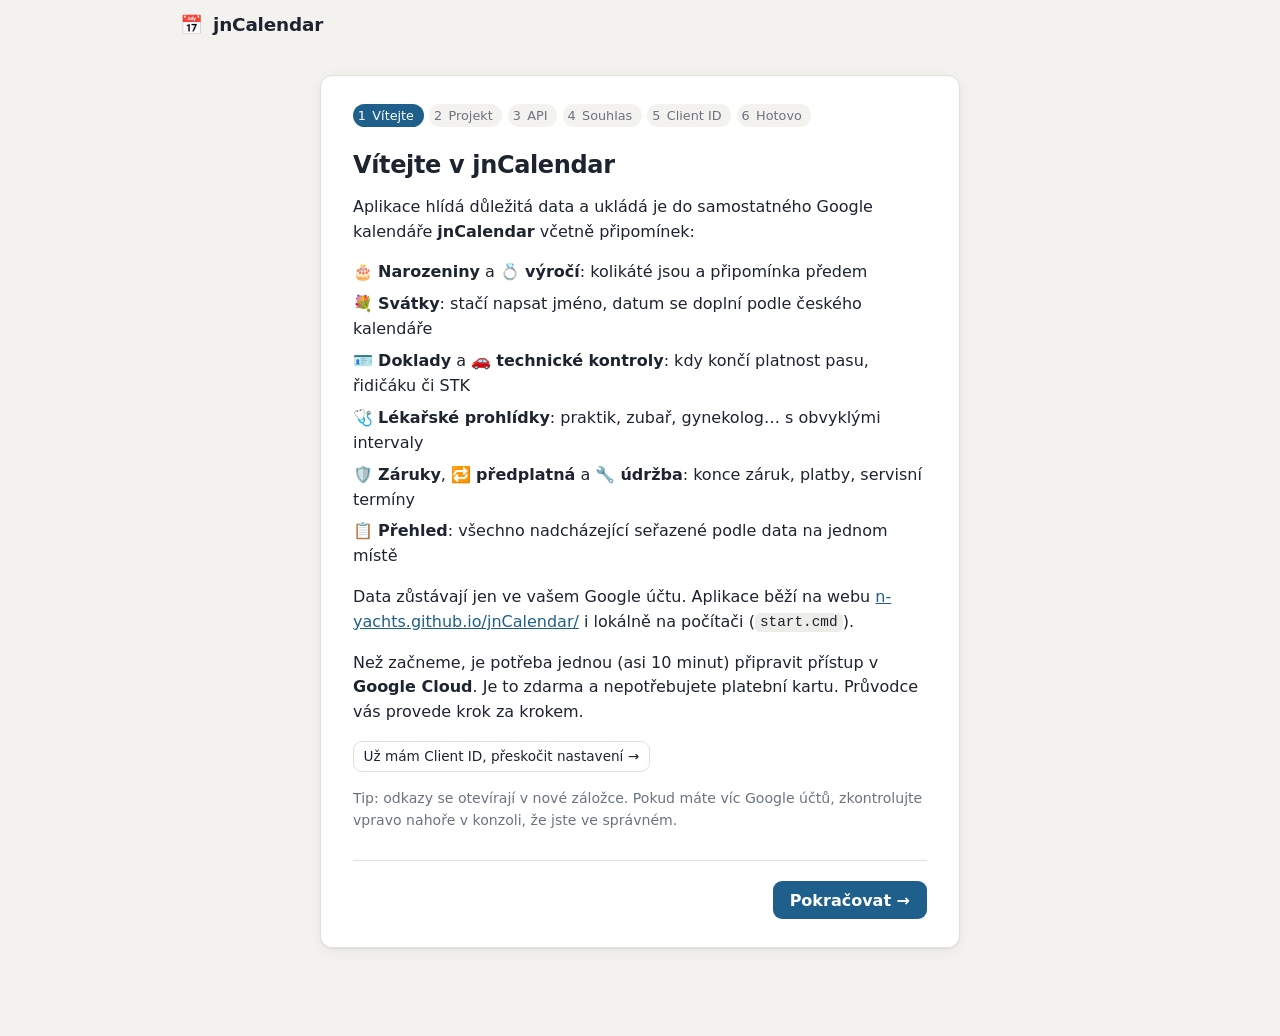
==== index.html @ b0e1851c "Export a import položek - Nastavení → Přenos položek: export do JSON souboru, import do kalendáře   " ====
<!DOCTYPE html>
<html lang="cs">
<head>
  <meta charset="utf-8">
  <meta name="viewport" content="width=device-width, initial-scale=1">
  <title>jnCalendar</title>
  <link rel="icon" href="data:image/svg+xml,<svg xmlns='http://www.w3.org/2000/svg' viewBox='0 0 100 100'><text y='.9em' font-size='90'>📅</text></svg>">
  <link rel="stylesheet" href="styles.css?v=20261109-1450">
</head>
<body>
  <header class="topbar">
    <div class="brand"><span class="logo">📅</span> jnCalendar</div>
    <nav class="top-actions">
      <button id="btn-refresh" class="ghost" hidden title="Načíst znovu z Google kalendáře">⟳ Obnovit</button>
      <button id="btn-settings" class="ghost" title="Nastavení">⚙︎ Nastavení</button>
    </nav>
  </header>

  <main>
    <!-- Upozornění při otevření ze souboru -->
    <section id="view-file" class="card narrow" hidden>
      <h1>Otevřete aplikaci přes web nebo start.cmd</h1>
      <p>Google přihlášení nefunguje u stránky otevřené přímo ze souboru. Použijte webovou verzi
         <a href="https://n-yachts.github.io/jnCalendar/">n-yachts.github.io/jnCalendar</a>,
         nebo spusťte <code>start.cmd</code> ve složce projektu (otevře se <code>http://localhost:8080</code>).</p>
    </section>

    <!-- Průvodce prvním spuštěním -->
    <section id="view-setup" class="card narrow" hidden>
      <div class="steps" id="setup-steps"></div>
      <div id="setup-body"></div>
      <div class="wizard-nav">
        <button id="setup-back" class="ghost">← Zpět</button>
        <button id="setup-next" class="primary">Pokračovat →</button>
      </div>
    </section>

    <!-- Přihlášení -->
    <section id="view-signin" class="card narrow center" hidden>
      <h1>Přihlášení</h1>
      <p class="muted">Aplikace potřebuje přístup ke kalendáři „jnCalendar“, který si sama založí. Do vašich ostatních kalendářů nezasahuje.</p>
      <button id="btn-signin" class="primary big">Přihlásit se přes Google</button>
      <p class="hint">Pokud uvidíte „Google tuto aplikaci neověřil“, klikněte na <b>Pokračovat</b>. Je to vaše vlastní aplikace.</p>
    </section>

    <!-- Hlavní přehled -->
    <section id="view-main" hidden>
      <div class="tabs" role="tablist">
        <button class="tab on" data-tab="agenda" role="tab">📋 Přehled</button>
        <button class="tab" data-tab="items" role="tab">🗂️ Položky</button>
        <span class="spacer"></span>
        <button class="primary" data-action="add">+ Přidat</button>
      </div>

      <div id="pane-agenda">
        <p class="nameday" id="nameday"></p>
        <div class="toolbar">
          <div class="chips" id="agenda-types"></div>
          <div class="seg" id="agenda-range"></div>
        </div>
        <div id="agenda" class="agenda"></div>
      </div>

      <div id="pane-items" hidden>
      <div class="stats" id="stats"></div>
      <div class="toolbar">
        <div class="chips" id="filters"></div>
        <input id="search" type="search" placeholder="Hledat…" aria-label="Hledat">
      </div>
      <div id="list" class="list"></div>
      </div>
    </section>

    <div id="loading" class="loading" hidden><div class="spinner"></div></div>
  </main>

  <!-- Formulář položky -->
  <dialog id="dlg-item">
    <form id="form-item" method="dialog">
      <h2 id="item-title">Nová položka</h2>
      <div id="done-box" class="done-box" hidden>
        <div class="done-row">
          <label>Provedeno dne
            <input id="done-date" type="date">
          </label>
          <button type="button" id="btn-done" class="primary">✓ Hotovo</button>
        </div>
        <p id="done-info" class="hint"></p>
      </div>
      <div class="type-pick" id="type-pick"></div>
      <div class="presets" id="presets" hidden></div>
      <label>Název
        <input name="title" required maxlength="120" placeholder="např. Pračka Bosch, Netflix, Výměna oleje">
        <span id="nameday-hint" class="hint" hidden></span>
      </label>
      <div class="row">
        <label><span id="date-label">Datum</span>
          <input name="date" type="date" required>
        </label>
        <label class="check noyear-wrap" hidden><input name="noYear" type="checkbox"> rok neznám</label>
        <label class="repeat-wrap">Opakování
          <select name="freq">
            <option value="none">Neopakovat</option>
            <option value="monthly">Každý měsíc</option>
            <option value="yearly">Každý rok</option>
          </select>
        </label>
        <label class="interval-wrap repeat-wrap">Každých
          <input name="interval" type="number" min="1" max="60" value="1">
        </label>
      </div>
      <div class="row">
        <label>Připomenout (dní předem)
          <input name="remindDays" type="number" min="0" max="28" value="7">
        </label>
        <label class="check"><input name="emailReminder" type="checkbox"> i e-mailem</label>
      </div>
      <div class="row price-row">
        <label>Cena
          <input name="price" type="number" min="0" step="0.01" placeholder="nepovinné">
        </label>
        <label>Měna
          <select name="currency"><option>Kč</option><option>€</option><option>$</option></select>
        </label>
      </div>
      <label>Poznámka
        <textarea name="note" rows="3" maxlength="900" placeholder="číslo účtenky, kde je uložená, kontakt na servis…"></textarea>
      </label>
      <p class="hint">Připomínka přijde v 9:00 zvolený počet dní předem (Google dovoluje nejvýš 28 dní).</p>
      <div class="dlg-actions">
        <button type="button" id="btn-delete" class="danger" hidden>Smazat</button>
        <span class="spacer"></span>
        <button type="button" class="ghost" data-close>Zrušit</button>
        <button type="submit" class="primary">Uložit</button>
      </div>
    </form>
  </dialog>

  <!-- Nastavení -->
  <dialog id="dlg-settings">
    <div class="dlg-pad">
      <h2>Nastavení</h2>
      <dl class="kv">
        <dt>Client ID</dt><dd id="set-client" class="mono"></dd>
        <dt>Adresa aplikace</dt><dd id="set-origin" class="mono"></dd>
        <dt>Kalendář</dt><dd id="set-cal" class="mono"></dd>
        <dt>Verze</dt><dd id="set-ver" class="mono"></dd>
      </dl>
      <h3 class="sub">Přenos položek</h3>
      <p class="hint">Export uloží všechny položky do souboru. Import je přidá do kalendáře účtu,
         který je právě přihlášený. Hodí se pro přenos k jinému uživateli nebo jako záloha.</p>
      <div class="dlg-actions wrap">
        <button id="btn-export" class="ghost">⬇ Exportovat do souboru</button>
        <button id="btn-import" class="ghost">⬆ Importovat ze souboru</button>
        <input id="import-file" type="file" accept=".json,application/json" hidden>
      </div>
      <h3 class="sub">Účet</h3>
      <div class="dlg-actions wrap">
        <button id="btn-open-cal" class="ghost">Otevřít Google kalendář</button>
        <button id="btn-signout" class="ghost">Odhlásit</button>
        <button id="btn-reset" class="danger">Znovu spustit průvodce</button>
        <span class="spacer"></span>
        <button class="primary" data-close>Zavřít</button>
      </div>
    </div>
  </dialog>

  <!-- Import -->
  <dialog id="dlg-import">
    <div class="dlg-pad">
      <h2>Import položek</h2>
      <div id="import-summary"></div>
      <div class="dlg-actions">
        <span class="spacer"></span>
        <button class="ghost" data-close id="btn-import-cancel">Zrušit</button>
        <button class="primary" id="btn-import-go">Importovat</button>
      </div>
    </div>
  </dialog>

  <div id="toast" class="toast" role="status" popover="manual"></div>

  <script type="module" src="js/app.js?v=20261109-1450"></script>
</body>
</html>
---- styles.css ----
:root {
  --bg: #f4f2ee;
  --surface: #ffffff;
  --ink: #1d2430;
  --muted: #6b7380;
  --line: #e3e0d9;
  --accent: #1f5f8b;
  --accent-ink: #ffffff;
  --warn: #b7791f;
  --warn-bg: #fdf3e1;
  --bad: #b23a3a;
  --bad-bg: #fbe9e9;
  --soon: #2f6f4f;
  --soon-bg: #e7f3ec;
  --radius: 12px;
  --shadow: 0 1px 2px rgba(20, 24, 32, .06), 0 4px 16px rgba(20, 24, 32, .05);
  font-family: system-ui, -apple-system, "Segoe UI", Roboto, sans-serif;
  color: var(--ink);
  background: var(--bg);
}
@media (prefers-color-scheme: dark) {
  :root {
    --bg: #15181d; --surface: #1e232a; --ink: #e8eaed; --muted: #9aa3ad; --line: #2e343d;
    --accent: #5aa6d6; --accent-ink: #0d1620;
    --warn: #e0a64a; --warn-bg: #3a2e1a; --bad: #ec7b7b; --bad-bg: #3a2020; --soon: #73c49a; --soon-bg: #1d3328;
    --shadow: none;
  }
}
* { box-sizing: border-box; }
body { margin: 0; min-height: 100vh; }
[hidden] { display: none !important; }
a { color: var(--accent); }
code, .mono { font-family: ui-monospace, "Cascadia Mono", Consolas, monospace; font-size: .9em; }
code { background: color-mix(in srgb, var(--line) 60%, transparent); padding: .1em .35em; border-radius: 5px; }
pre.mono { background: var(--bg); padding: .75rem; border-radius: 8px; overflow-x: auto; }

.topbar { display: flex; align-items: center; justify-content: space-between; padding: .9rem 1.25rem;
  max-width: 960px; margin: 0 auto; }
.brand { font-weight: 700; font-size: 1.15rem; letter-spacing: -.01em; }
.logo { margin-right: .25rem; }
.top-actions { display: flex; gap: .4rem; }
main { max-width: 960px; margin: 0 auto; padding: 0 1.25rem 4rem; }

button { font: inherit; border-radius: 9px; border: 1px solid transparent; padding: .55rem 1rem; cursor: pointer;
  background: transparent; color: var(--ink); }
button.primary { background: var(--accent); color: var(--accent-ink); font-weight: 600; }
button.primary:hover { filter: brightness(1.08); }
button.ghost { border-color: var(--line); background: var(--surface); }
button.ghost:hover { border-color: var(--muted); }
button.danger { color: var(--bad); border-color: color-mix(in srgb, var(--bad) 35%, transparent); background: var(--surface); }
button.big { padding: .85rem 1.6rem; font-size: 1.05rem; }
button.small { padding: .25rem .6rem; font-size: .85rem; }
button:focus-visible, input:focus-visible, select:focus-visible, textarea:focus-visible, .item:focus-visible {
  outline: 2px solid var(--accent); outline-offset: 2px; }

.card { background: var(--surface); border-radius: var(--radius); box-shadow: var(--shadow); padding: 1.75rem 2rem;
  border: 1px solid var(--line); }
.narrow { max-width: 640px; margin: 1.5rem auto; }
.center { text-align: center; }
.center p { max-width: 460px; margin-left: auto; margin-right: auto; }
h1 { font-size: 1.5rem; margin: 0 0 .75rem; letter-spacing: -.015em; }
h2 { font-size: 1.2rem; margin: 0 0 .75rem; }
p, li { line-height: 1.55; }
ol { padding-left: 1.3rem; }
li { margin-bottom: .4rem; }
.muted { color: var(--muted); }
.hint { color: var(--muted); font-size: .88rem; }
.error { color: var(--bad); font-size: .9rem; }
.callout { background: var(--soon-bg); border-radius: 10px; padding: .85rem 1rem; font-size: .92rem; line-height: 1.5; margin: 1rem 0; }
details { margin-top: 1rem; }
summary { cursor: pointer; color: var(--muted); }

/* Průvodce */
.steps { display: flex; gap: .35rem; margin-bottom: 1.5rem; flex-wrap: wrap; }
.step { display: inline-flex; align-items: center; gap: .4rem; font-size: .8rem; color: var(--muted);
  padding: .25rem .6rem .25rem .3rem; border-radius: 99px; background: var(--bg); }
.step::before { content: none; }
.step { font-variant-numeric: tabular-nums; }
.step em { font-style: normal; }
.step.current { background: var(--accent); color: var(--accent-ink); }
.step.done { color: var(--soon); }
.step:not(.current) em { display: none; }
@media (min-width: 640px) { .step:not(.current) em { display: inline; } }
.wizard-nav { display: flex; justify-content: space-between; margin-top: 1.75rem; padding-top: 1.25rem; border-top: 1px solid var(--line); }
.copyline { display: flex; align-items: center; gap: .5rem; margin: .4rem 0; flex-wrap: wrap; }
#client-input { width: 100%; }

/* Formulářové prvky */
input, select, textarea { font: inherit; color: var(--ink); background: var(--surface); border: 1px solid var(--line);
  border-radius: 8px; padding: .55rem .7rem; width: 100%; }
textarea { resize: vertical; }
label { display: flex; flex-direction: column; gap: .3rem; font-size: .88rem; color: var(--muted); margin-bottom: .85rem; flex: 1; }
label.check { flex-direction: row; align-items: center; gap: .5rem; color: var(--ink); align-self: end; padding-bottom: .6rem; }
label.check input { width: auto; }
.row { display: flex; gap: .75rem; flex-wrap: wrap; }
.row > label { min-width: 130px; }
.interval-wrap { max-width: 110px; }

/* Přehled */
.stats { display: grid; grid-template-columns: repeat(auto-fit, minmax(150px, 1fr)); gap: .75rem; margin: .5rem 0 1.25rem; }
.stat { background: var(--surface); border: 1px solid var(--line); border-radius: var(--radius); padding: .9rem 1rem; }
.stat b { display: block; font-size: 1.4rem; font-variant-numeric: tabular-nums; letter-spacing: -.01em; }
.stat span { color: var(--muted); font-size: .85rem; }
.stat.warn b { color: var(--warn); }
.stat.bad b { color: var(--bad); }

.toolbar { display: flex; gap: .6rem; align-items: center; flex-wrap: wrap; margin-bottom: 1rem; }
.chips { display: flex; gap: .35rem; flex-wrap: wrap; flex: 1; }
.chip { border: 1px solid var(--line); background: var(--surface); border-radius: 99px; padding: .35rem .8rem; font-size: .9rem; }
.chip small { color: var(--muted); margin-left: .15rem; }
.chip.on { background: var(--ink); color: var(--surface); border-color: var(--ink); }
.chip.on small { color: inherit; opacity: .7; }
#search { width: 180px; }

.list { display: flex; flex-direction: column; gap: .5rem; }
.item { display: grid; grid-template-columns: auto 1fr auto; gap: .9rem; align-items: center; background: var(--surface);
  border: 1px solid var(--line); border-left: 4px solid var(--line); border-radius: var(--radius); padding: .8rem 1rem; cursor: pointer; }
.item:hover { border-color: var(--muted); }
.item.t-zaruka { border-left-color: #3f51b5; }
.item.t-predplatne { border-left-color: #f4511e; }
.item.t-udrzba { border-left-color: #0b8043; }
.item.t-jine { border-left-color: #616161; }
.item .icon { font-size: 1.35rem; width: 2rem; text-align: center; }
.item .name { font-weight: 600; }
.item .meta { color: var(--muted); font-size: .85rem; margin-top: .15rem; overflow: hidden; text-overflow: ellipsis; white-space: nowrap; max-width: 52ch; }
.item .when { text-align: right; font-size: .82rem; color: var(--muted); padding: .35rem .6rem; border-radius: 8px; white-space: nowrap; }
.item .when b { display: block; font-size: .98rem; color: var(--ink); }
.item .when span { font-variant-numeric: tabular-nums; }
.when.soon { background: var(--soon-bg); } .when.soon b { color: var(--soon); }
.when.warn { background: var(--warn-bg); } .when.warn b { color: var(--warn); }
.when.bad { background: var(--bad-bg); } .when.bad b { color: var(--bad); }
.empty { text-align: center; padding: 3rem 1rem; background: var(--surface); border: 1px dashed var(--line); border-radius: var(--radius); }

@media (max-width: 560px) {
  .item { grid-template-columns: auto 1fr; }
  .item .when { grid-column: 2; text-align: left; justify-self: start; }
  .item .meta { white-space: normal; }
  #search { flex: 1; width: auto; }
  .card { padding: 1.25rem; }
}

/* Dialogy */
dialog { border: none; border-radius: 16px; padding: 0; width: min(560px, calc(100vw - 2rem)); background: var(--surface);
  color: var(--ink); box-shadow: 0 20px 60px rgba(0,0,0,.25); }
dialog::backdrop { background: rgba(15, 20, 28, .45); }
dialog form, .dlg-pad { padding: 1.5rem; }
.type-pick { display: flex; gap: .35rem; flex-wrap: wrap; margin-bottom: 1rem; }
.dlg-actions { display: flex; gap: .5rem; align-items: center; margin-top: .5rem; }
.dlg-actions.wrap { flex-wrap: wrap; }
.spacer { flex: 1; }
.kv { display: grid; grid-template-columns: auto 1fr; gap: .4rem 1rem; margin: 0 0 1.25rem; font-size: .9rem; }
.kv dt { color: var(--muted); }
.kv dd { margin: 0; word-break: break-all; }

.loading { position: fixed; inset: 0; display: grid; place-items: center; background: color-mix(in srgb, var(--bg) 50%, transparent); z-index: 10; }
.spinner { width: 34px; height: 34px; border: 3px solid var(--line); border-top-color: var(--accent); border-radius: 50%; animation: spin .8s linear infinite; }
@keyframes spin { to { transform: rotate(360deg); } }

.toast { position: fixed; inset: auto auto 1.25rem 50%; margin: 0; border: none; transform: translateX(-50%); background: var(--ink); color: var(--surface);
  padding: .7rem 1.1rem; border-radius: 10px; font-size: .92rem; max-width: calc(100vw - 2rem); z-index: 20; box-shadow: var(--shadow); }
.toast.error { background: var(--bad); color: #fff; }

@media (max-width: 560px) {
  .topbar { padding: .75rem 1rem; }
  .brand, .top-actions button { white-space: nowrap; }
  .top-actions button { padding: .45rem .7rem; font-size: .9rem; }
  main { padding: 0 1rem 3rem; }
}

/* Záložky */
.tabs { display: flex; align-items: center; gap: .35rem; margin: .25rem 0 1.25rem; border-bottom: 1px solid var(--line); padding-bottom: .75rem; }
.tab { border-radius: 9px; padding: .5rem .9rem; color: var(--muted); font-weight: 600; }
.tab:hover { color: var(--ink); background: var(--surface); }
.tab.on { color: var(--ink); background: var(--surface); box-shadow: inset 0 0 0 1px var(--line); }

/* Přehled */
.nameday { margin: 0 0 1rem; color: var(--muted); }
.nameday b { color: var(--ink); }
.seg { display: inline-flex; border: 1px solid var(--line); border-radius: 9px; overflow: hidden; background: var(--surface); }
.seg button { border-radius: 0; padding: .35rem .8rem; font-size: .9rem; color: var(--muted); }
.seg button + button { border-left: 1px solid var(--line); }
.seg button.on { background: var(--ink); color: var(--surface); }
.agenda { display: flex; flex-direction: column; }
.agenda .month { font-size: .8rem; text-transform: uppercase; letter-spacing: .08em; color: var(--muted); margin: 1.4rem 0 .5rem; font-weight: 700; }
.agenda .month:first-child { margin-top: .25rem; }
.day { display: grid; grid-template-columns: 7.5rem 1fr; gap: 1rem; background: var(--surface); border: 1px solid var(--line);
  border-radius: var(--radius); padding: .7rem 1rem; margin-bottom: .4rem; }
.day.today { border-color: var(--accent); box-shadow: inset 3px 0 0 var(--accent); }
.day .date b { display: block; font-size: 1.05rem; font-variant-numeric: tabular-nums; }
.day .date span { color: var(--muted); font-size: .82rem; }
.day.weekend .date span { color: var(--bad); }
.day ul { list-style: none; margin: 0; padding: 0; display: flex; flex-direction: column; gap: .3rem; align-self: center; }
.day li { display: flex; align-items: baseline; gap: .55rem; margin: 0; padding: .2rem .4rem; border-radius: 7px; cursor: pointer; }
.day li:hover { background: var(--bg); }
.day li .ic { width: 1.4rem; text-align: center; }
.day li .tt { font-weight: 600; }
.day li .what { color: var(--muted); font-size: .88rem; }
.item.t-narozeniny { border-left-color: #8e24aa; }
.item.t-vyroci { border-left-color: #e67c73; }
.item.t-svatek { border-left-color: #33b679; }
@media (max-width: 560px) {
  .day { grid-template-columns: 1fr; gap: .35rem; }
  .day li { flex-wrap: wrap; }
  .tabs .tab { padding: .45rem .6rem; }
}
.chip { white-space: nowrap; }
@media (max-width: 560px) {
  .toolbar .chips { flex-basis: 100%; }
}

.features { list-style: none; padding: 0; margin: .5rem 0 1rem; }
.features li { margin-bottom: .45rem; }
.item.t-doklad { border-left-color: #d50000; }
.item.t-stk { border-left-color: #039be5; }
.item.t-prohlidka { border-left-color: #f6bf26; }
.presets { display: flex; flex-wrap: wrap; gap: .35rem; align-items: center; margin: -.4rem 0 1rem; }
.presets .hint { margin-right: .2rem; }
.chip.small { font-size: .82rem; padding: .25rem .65rem; }
.done-box { background: var(--soon-bg); border-radius: 10px; padding: .8rem 1rem .2rem; margin: -.2rem 0 1rem; }
.done-row { display: flex; gap: .75rem; align-items: end; }
.done-row label { margin-bottom: .6rem; max-width: 200px; }
.done-row button { margin-bottom: .6rem; }
.done-box .hint { margin: 0 0 .6rem; }
.sub { font-size: .95rem; margin: 1.2rem 0 .3rem; }
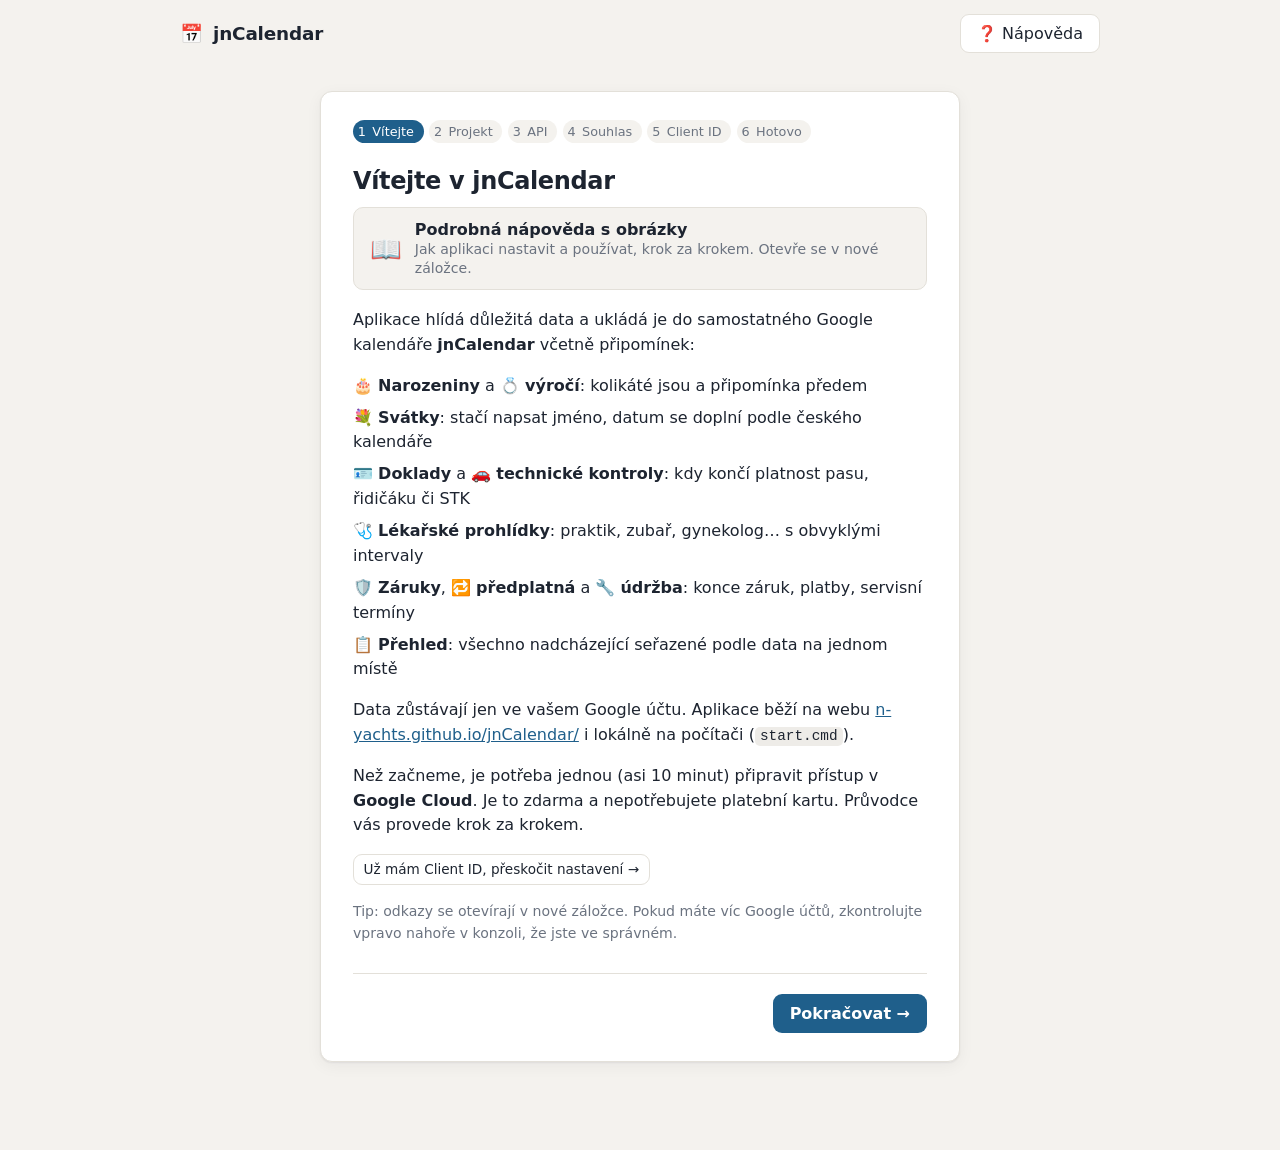
==== commit 38c415c6: "Podrobná nápověda s náhledy obrazovek - help.html: nastavení Google Cloud, přihlášení, přehled, typy" ====
--- a/index.html
+++ b/index.html
@@ -5,14 +5,15 @@
   <meta name="viewport" content="width=device-width, initial-scale=1">
   <title>jnCalendar</title>
   <link rel="icon" href="data:image/svg+xml,<svg xmlns='http://www.w3.org/2000/svg' viewBox='0 0 100 100'><text y='.9em' font-size='90'>📅</text></svg>">
-  <link rel="stylesheet" href="styles.css?v=20261109-1450">
+  <link rel="stylesheet" href="styles.css?v=20261109-1510">
 </head>
 <body>
   <header class="topbar">
     <div class="brand"><span class="logo">📅</span> jnCalendar</div>
     <nav class="top-actions">
-      <button id="btn-refresh" class="ghost" hidden title="Načíst znovu z Google kalendáře">⟳ Obnovit</button>
-      <button id="btn-settings" class="ghost" title="Nastavení">⚙︎ Nastavení</button>
+      <button id="btn-refresh" class="ghost" hidden title="Načíst znovu z Google kalendáře">⟳<span class="lbl"> Obnovit</span></button>
+      <button id="btn-settings" class="ghost" title="Nastavení">⚙︎<span class="lbl"> Nastavení</span></button>
+      <a id="btn-help" class="btn ghost" href="help.html" target="_blank" rel="noopener" title="Nápověda">❓<span class="lbl">Nápověda</span></a>
     </nav>
   </header>
 
@@ -40,7 +41,9 @@
       <h1>Přihlášení</h1>
       <p class="muted">Aplikace potřebuje přístup ke kalendáři „jnCalendar“, který si sama založí. Do vašich ostatních kalendářů nezasahuje.</p>
       <button id="btn-signin" class="primary big">Přihlásit se přes Google</button>
-      <p class="hint">Pokud uvidíte „Google tuto aplikaci neověřil“, klikněte na <b>Pokračovat</b>. Je to vaše vlastní aplikace.</p>
+      <p class="hint">Pokud uvidíte „Google tuto aplikaci neověřil“, klikněte na <b>Pokračovat</b>
+         (případně <b>Rozšířené</b> → <b>Přejít na jnCalendar</b>). Je to vaše vlastní aplikace.</p>
+      <p class="hint"><a href="help.html#prihlaseni" target="_blank" rel="noopener">📖 Nápověda k přihlášení</a></p>
     </section>
 
     <!-- Hlavní přehled -->
@@ -180,6 +183,6 @@
 
   <div id="toast" class="toast" role="status" popover="manual"></div>
 
-  <script type="module" src="js/app.js?v=20261109-1450"></script>
+  <script type="module" src="js/app.js?v=20261109-1510"></script>
 </body>
 </html>
--- a/styles.css
+++ b/styles.css
@@ -222,3 +222,17 @@
 .done-row button { margin-bottom: .6rem; }
 .done-box .hint { margin: 0 0 .6rem; }
 .sub { font-size: .95rem; margin: 1.2rem 0 .3rem; }
+
+/* Odkazy na nápovědu */
+a.btn { display: inline-flex; align-items: center; gap: .3rem; text-decoration: none; color: var(--ink); font: inherit;
+  border-radius: 9px; border: 1px solid var(--line); background: var(--surface); padding: .55rem 1rem; }
+a.btn:hover { border-color: var(--muted); }
+@media (max-width: 560px) {
+  .top-actions .lbl { display: none; }
+  a.btn { padding: .45rem .7rem; }
+}
+.help-card { display: flex; gap: .8rem; align-items: center; text-decoration: none; color: var(--ink);
+  border: 1px solid var(--line); border-radius: 10px; padding: .75rem 1rem; margin: 0 0 1.1rem; background: var(--bg); }
+.help-card:hover { border-color: var(--accent); }
+.help-card .hc-icon { font-size: 1.6rem; }
+.help-card .muted { font-size: .88rem; }
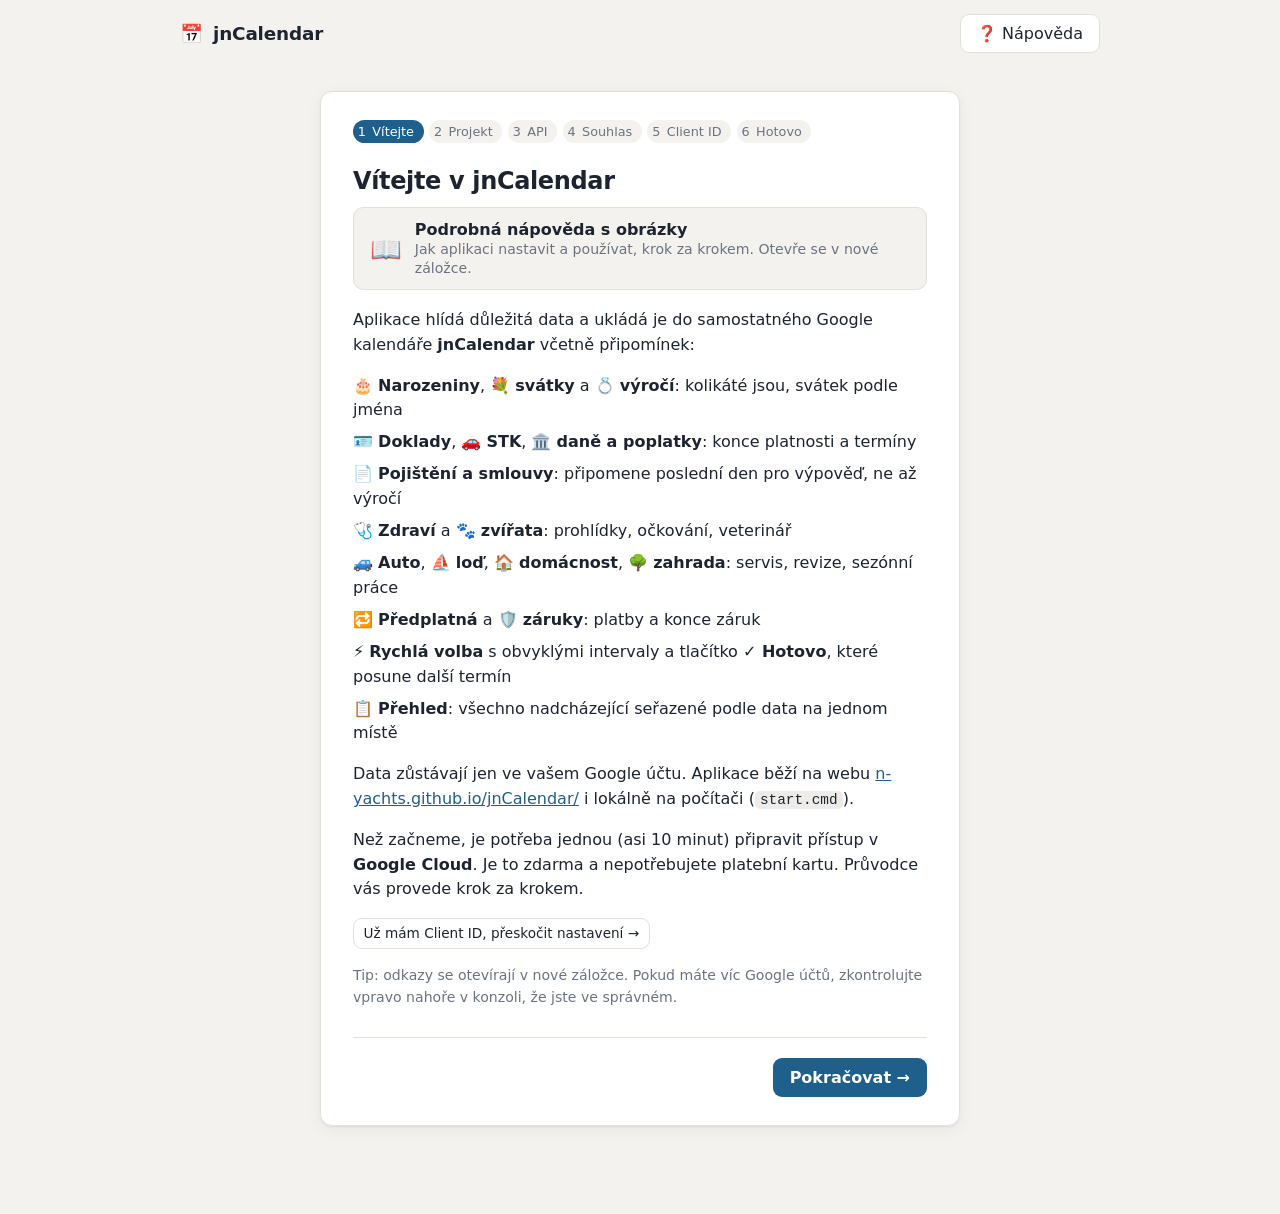
==== commit 6480a8fb: "Periodické události: nové typy, skupiny a rychlá volba - nové typy: Pojištění a smlouvy (poslední de" ====
--- a/index.html
+++ b/index.html
@@ -5,7 +5,7 @@
   <meta name="viewport" content="width=device-width, initial-scale=1">
   <title>jnCalendar</title>
   <link rel="icon" href="data:image/svg+xml,<svg xmlns='http://www.w3.org/2000/svg' viewBox='0 0 100 100'><text y='.9em' font-size='90'>📅</text></svg>">
-  <link rel="stylesheet" href="styles.css?v=20261109-1510">
+  <link rel="stylesheet" href="styles.css?v=20261109-1745">
 </head>
 <body>
   <header class="topbar">
@@ -118,6 +118,12 @@
         </label>
         <label class="check"><input name="emailReminder" type="checkbox"> i e-mailem</label>
       </div>
+      <div class="row notice-wrap" hidden>
+        <label>Výpovědní lhůta (týdnů)
+          <input name="noticeWeeks" type="number" min="0" max="52" value="6">
+        </label>
+        <p id="notice-info" class="hint notice-info"></p>
+      </div>
       <div class="row price-row">
         <label>Cena
           <input name="price" type="number" min="0" step="0.01" placeholder="nepovinné">
@@ -183,6 +189,6 @@
 
   <div id="toast" class="toast" role="status" popover="manual"></div>
 
-  <script type="module" src="js/app.js?v=20261109-1510"></script>
+  <script type="module" src="js/app.js?v=20261109-1745"></script>
 </body>
 </html>
--- a/styles.css
+++ b/styles.css
@@ -213,8 +213,9 @@
 .item.t-doklad { border-left-color: #d50000; }
 .item.t-stk { border-left-color: #039be5; }
 .item.t-prohlidka { border-left-color: #f6bf26; }
-.presets { display: flex; flex-wrap: wrap; gap: .35rem; align-items: center; margin: -.4rem 0 1rem; }
-.presets .hint { margin-right: .2rem; }
+.presets { background: var(--bg); border-radius: 10px; padding: .7rem .9rem .1rem; margin: 0 0 1rem; }
+.presets label { margin-bottom: .4rem; }
+.presets #preset-hint { margin: 0 0 .6rem; min-height: 1em; }
 .chip.small { font-size: .82rem; padding: .25rem .65rem; }
 .done-box { background: var(--soon-bg); border-radius: 10px; padding: .8rem 1rem .2rem; margin: -.2rem 0 1rem; }
 .done-row { display: flex; gap: .75rem; align-items: end; }
@@ -236,3 +237,20 @@
 .help-card:hover { border-color: var(--accent); }
 .help-card .hc-icon { font-size: 1.6rem; }
 .help-card .muted { font-size: .88rem; }
+/* Výběr typu ve skupinách */
+.type-pick { flex-direction: column; gap: .45rem; }
+.tp-group { display: grid; grid-template-columns: 8.5rem 1fr; gap: .5rem; align-items: start; }
+.tp-label { font-size: .7rem; text-transform: uppercase; letter-spacing: .06em; color: var(--muted); padding-top: .45rem; line-height: 1.3; }
+.tp-chips { display: flex; flex-wrap: wrap; gap: .3rem; }
+@media (max-width: 560px) { .tp-group { grid-template-columns: 1fr; gap: .2rem; } .tp-label { padding-top: 0; } }
+.preset-group { width: 100%; font-size: .72rem; text-transform: uppercase; letter-spacing: .06em; color: var(--muted); margin-top: .35rem; }
+.notice-wrap { align-items: end; }
+.notice-wrap > label { max-width: 200px; }
+.notice-info { flex: 2; margin: 0 0 .9rem; }
+.item.t-smlouva { border-left-color: #7986cb; }
+.item.t-dane { border-left-color: #795548; }
+.item.t-zvire { border-left-color: #8bc34a; }
+.item.t-auto { border-left-color: #0288d1; }
+.item.t-lod { border-left-color: #1a237e; }
+.item.t-dum { border-left-color: #ff8f00; }
+.item.t-zahrada { border-left-color: #2e7d32; }
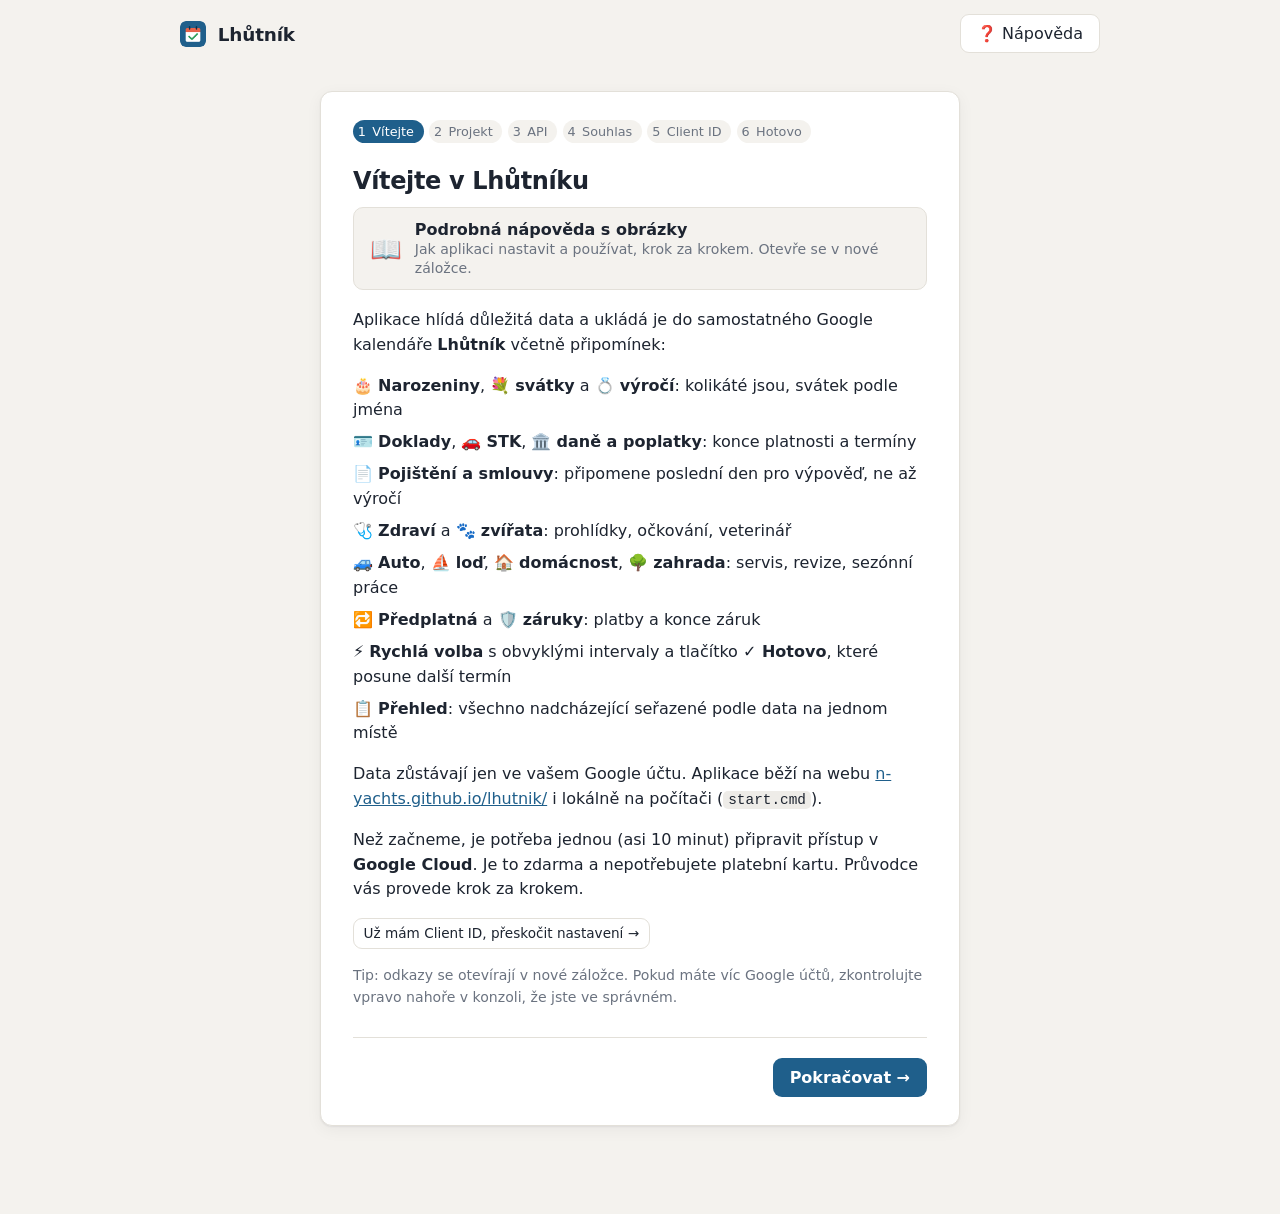
==== commit 7298dedf: "Přejmenování na Lhůtník - název aplikace, ikona v hlavičce, manifest (pod ikonou „Lhůtník“), nápověd" ====
--- a/index.html
+++ b/index.html
@@ -3,14 +3,22 @@
 <head>
   <meta charset="utf-8">
   <meta name="viewport" content="width=device-width, initial-scale=1">
-  <title>jnCalendar</title>
-  <link rel="icon" href="data:image/svg+xml,<svg xmlns='http://www.w3.org/2000/svg' viewBox='0 0 100 100'><text y='.9em' font-size='90'>📅</text></svg>">
-  <link rel="stylesheet" href="styles.css?v=20261109-1745">
+  <title>Lhůtník</title>
+  <link rel="icon" type="image/png" sizes="32x32" href="icons/favicon-32.png">
+  <link rel="manifest" href="manifest.webmanifest">
+  <meta name="theme-color" content="#1f5f8b">
+  <meta name="description" content="Narozeniny, svátky, doklady, STK, pojistky, zdraví a údržba v Google kalendáři.">
+  <link rel="apple-touch-icon" href="icons/apple-touch-icon.png">
+  <meta name="apple-mobile-web-app-capable" content="yes">
+  <meta name="mobile-web-app-capable" content="yes">
+  <meta name="apple-mobile-web-app-title" content="Lhůtník">
+  <link rel="stylesheet" href="styles.css?v=20261109-1815">
 </head>
 <body>
   <header class="topbar">
-    <div class="brand"><span class="logo">📅</span> jnCalendar</div>
+    <div class="brand"><img class="logo" src="icons/icon-192.png" alt="" width="26" height="26"> Lhůtník</div>
     <nav class="top-actions">
+      <button id="btn-install-top" class="ghost" hidden title="Nainstalovat jako aplikaci">📲<span class="lbl"> Nainstalovat</span></button>
       <button id="btn-refresh" class="ghost" hidden title="Načíst znovu z Google kalendáře">⟳<span class="lbl"> Obnovit</span></button>
       <button id="btn-settings" class="ghost" title="Nastavení">⚙︎<span class="lbl"> Nastavení</span></button>
       <a id="btn-help" class="btn ghost" href="help.html" target="_blank" rel="noopener" title="Nápověda">❓<span class="lbl">Nápověda</span></a>
@@ -22,7 +30,7 @@
     <section id="view-file" class="card narrow" hidden>
       <h1>Otevřete aplikaci přes web nebo start.cmd</h1>
       <p>Google přihlášení nefunguje u stránky otevřené přímo ze souboru. Použijte webovou verzi
-         <a href="https://n-yachts.github.io/jnCalendar/">n-yachts.github.io/jnCalendar</a>,
+         <a href="https://n-yachts.github.io/lhutnik/">n-yachts.github.io/lhutnik</a>,
          nebo spusťte <code>start.cmd</code> ve složce projektu (otevře se <code>http://localhost:8080</code>).</p>
     </section>
 
@@ -39,10 +47,10 @@
     <!-- Přihlášení -->
     <section id="view-signin" class="card narrow center" hidden>
       <h1>Přihlášení</h1>
-      <p class="muted">Aplikace potřebuje přístup ke kalendáři „jnCalendar“, který si sama založí. Do vašich ostatních kalendářů nezasahuje.</p>
+      <p class="muted">Aplikace potřebuje přístup ke kalendáři „Lhůtník“, který si sama založí. Do vašich ostatních kalendářů nezasahuje.</p>
       <button id="btn-signin" class="primary big">Přihlásit se přes Google</button>
       <p class="hint">Pokud uvidíte „Google tuto aplikaci neověřil“, klikněte na <b>Pokračovat</b>
-         (případně <b>Rozšířené</b> → <b>Přejít na jnCalendar</b>). Je to vaše vlastní aplikace.</p>
+         (případně <b>Rozšířené</b> → <b>Přejít na …</b> (název vaší aplikace)). Je to vaše vlastní aplikace.</p>
       <p class="hint"><a href="help.html#prihlaseni" target="_blank" rel="noopener">📖 Nápověda k přihlášení</a></p>
     </section>
 
@@ -163,6 +171,11 @@
         <button id="btn-import" class="ghost">⬆ Importovat ze souboru</button>
         <input id="import-file" type="file" accept=".json,application/json" hidden>
       </div>
+      <h3 class="sub">Aplikace v telefonu a počítači</h3>
+      <p id="install-info" class="hint"></p>
+      <div class="dlg-actions wrap">
+        <button id="btn-install" class="primary" hidden>📲 Nainstalovat aplikaci</button>
+      </div>
       <h3 class="sub">Účet</h3>
       <div class="dlg-actions wrap">
         <button id="btn-open-cal" class="ghost">Otevřít Google kalendář</button>
@@ -189,6 +202,6 @@
 
   <div id="toast" class="toast" role="status" popover="manual"></div>
 
-  <script type="module" src="js/app.js?v=20261109-1745"></script>
+  <script type="module" src="js/app.js?v=20261109-1815"></script>
 </body>
 </html>
--- a/styles.css
+++ b/styles.css
@@ -37,7 +37,7 @@
 .topbar { display: flex; align-items: center; justify-content: space-between; padding: .9rem 1.25rem;
   max-width: 960px; margin: 0 auto; }
 .brand { font-weight: 700; font-size: 1.15rem; letter-spacing: -.01em; }
-.logo { margin-right: .25rem; }
+.logo { margin-right: .35rem; vertical-align: -6px; border-radius: 6px; }
 .top-actions { display: flex; gap: .4rem; }
 main { max-width: 960px; margin: 0 auto; padding: 0 1.25rem 4rem; }
 
@@ -254,3 +254,4 @@
 .item.t-lod { border-left-color: #1a237e; }
 .item.t-dum { border-left-color: #ff8f00; }
 .item.t-zahrada { border-left-color: #2e7d32; }
+.dlg-actions:has(> #btn-install[hidden]) { display: none; }
